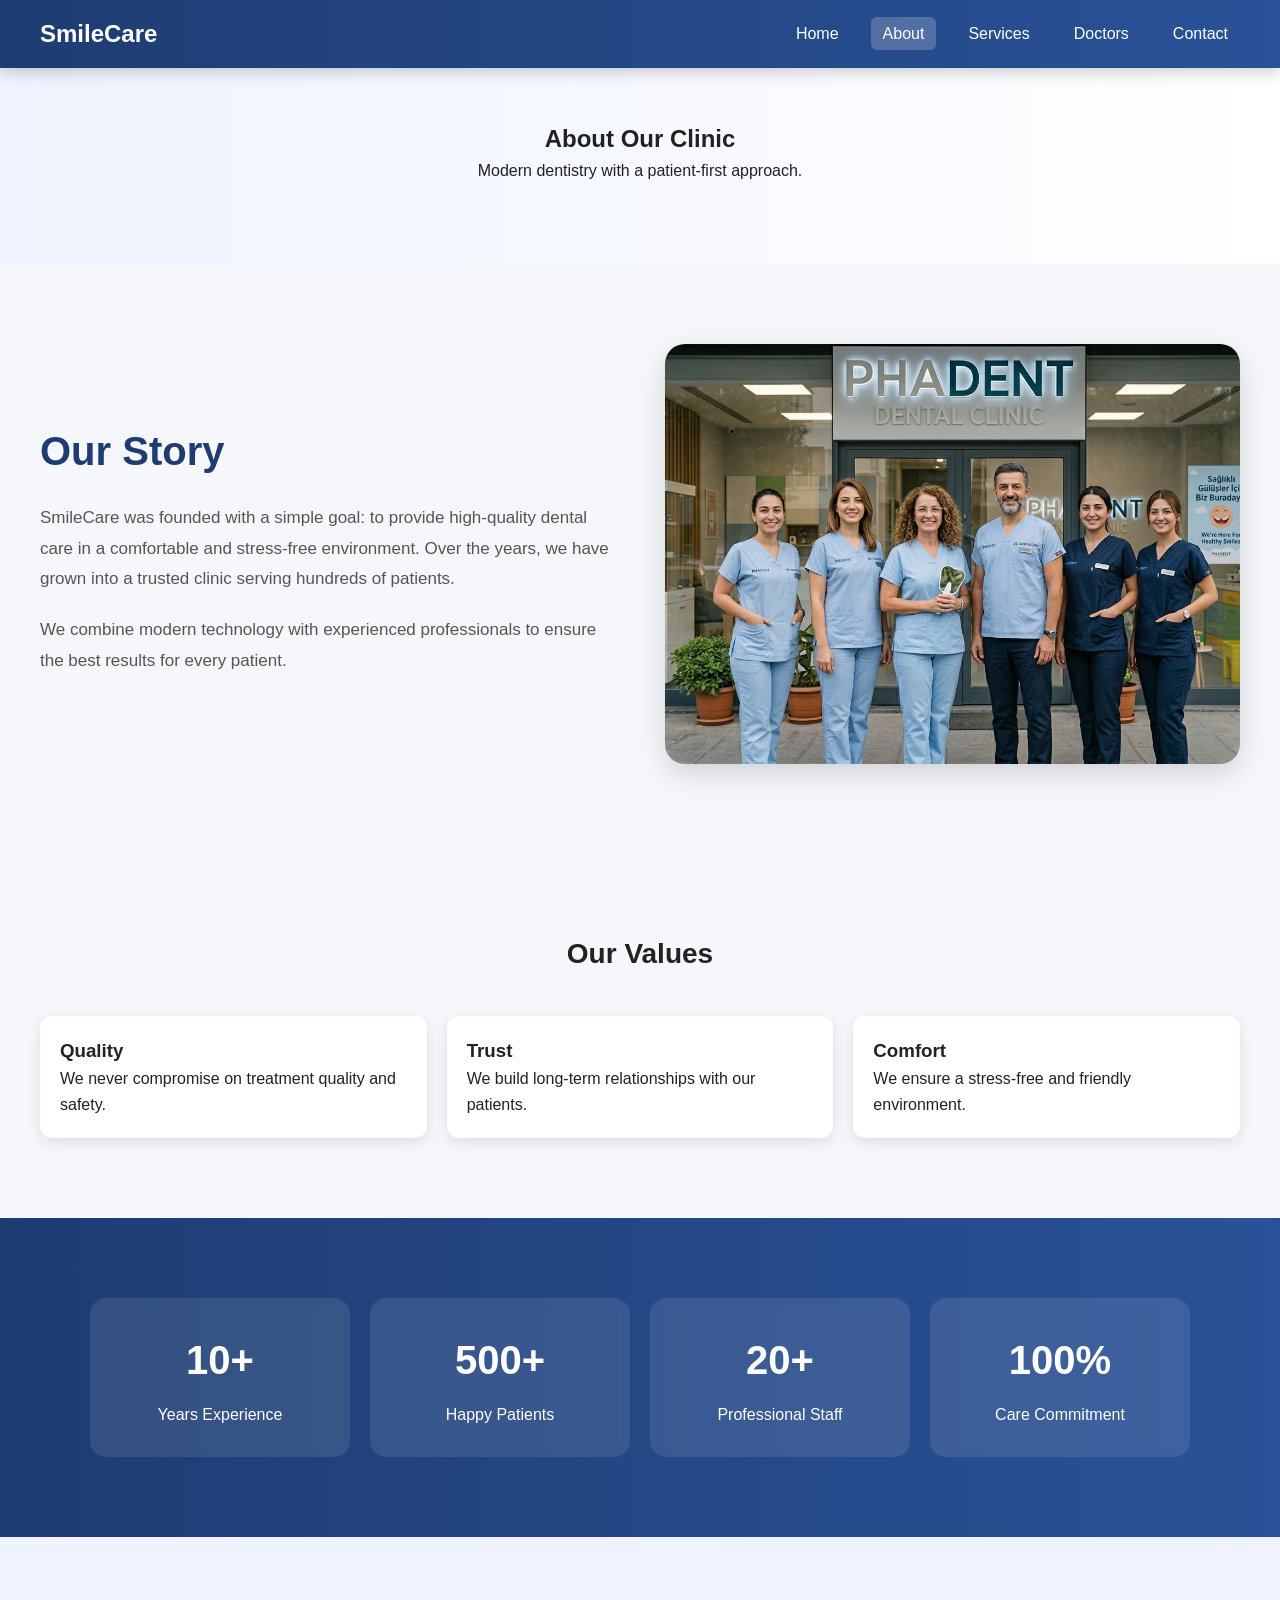
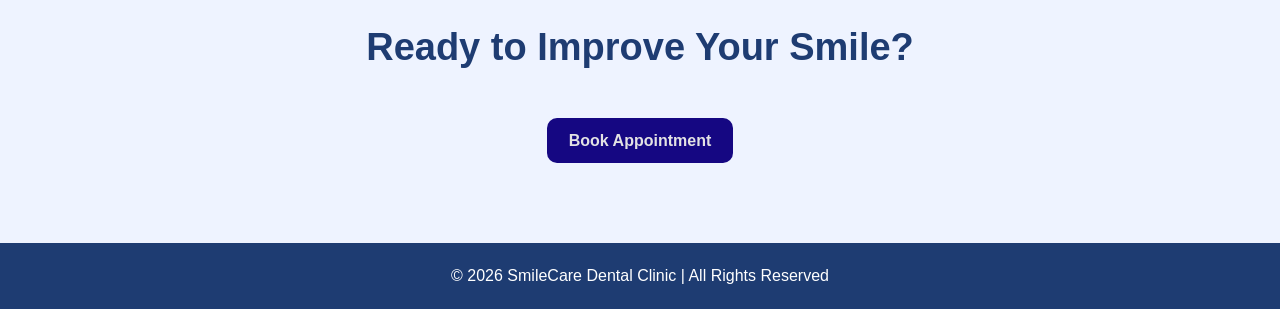
==== about.html @ df33c520 "first commit" ====
<!DOCTYPE html>
<html lang="en">

<head>
    <meta charset="UTF-8">
    <meta name="viewport" content="width=device-width, initial-scale=1.0">
    <title>About - SmileCare</title>

    <link rel="stylesheet" href="css/style.css">
</head>

<body>

    <!-- HEADER -->
    <header class="header">

        <div class="logo">
            <h1>SmileCare</h1>
        </div>

        <nav class="navbar">
            <ul class="nav-links">
                <li><a href="index.html">Home</a></li>
                <li><a href="about.html" class="active">About</a></li>
                <li><a href="services.html">Services</a></li>
                <li><a href="doctors.html">Doctors</a></li>
                <li><a href="contact.html">Contact</a></li>
            </ul>
        </nav>

    </header>

    <main>

        <!-- ABOUT HERO -->
        <section class="page-hero">

            <h2>About Our Clinic</h2>

            <p>
                Modern dentistry with a patient-first approach.
            </p>

        </section>

        <!-- STORY SECTION -->
        <section class="about-section">

            <div class="about-grid">

                <div class="about-text">

                    <h2>Our Story</h2>

                    <p>
                        SmileCare was founded with a simple goal: to provide high-quality dental care
                        in a comfortable and stress-free environment. Over the years, we have grown
                        into a trusted clinic serving hundreds of patients.
                    </p>

                    <p>
                        We combine modern technology with experienced professionals to ensure
                        the best results for every patient.
                    </p>

                </div>

                <div class="about-image">
                    <img src="images/aboutUs.jpeg" alt="Dental Clinic">
                </div>

            </div>

        </section>

        <!-- VALUES SECTION -->
        <section class="values">

            <h2 class="section-title">Our Values</h2>

            <div class="value-cards">

                <article class="value-card">

                    <h3>Quality</h3>
                    <p>We never compromise on treatment quality and safety.</p>

                </article>

                <article class="value-card">

                    <h3>Trust</h3>
                    <p>We build long-term relationships with our patients.</p>

                </article>

                <article class="value-card">

                    <h3>Comfort</h3>
                    <p>We ensure a stress-free and friendly environment.</p>

                </article>

            </div>

        </section>

        <!-- STATS SECTION -->
        <section class="stats">

            <div class="stats-grid">

                <div class="stat-box">
                    <h3>10+</h3>
                    <p>Years Experience</p>
                </div>

                <div class="stat-box">
                    <h3>500+</h3>
                    <p>Happy Patients</p>
                </div>

                <div class="stat-box">
                    <h3>20+</h3>
                    <p>Professional Staff</p>
                </div>

                <div class="stat-box">
                    <h3>100%</h3>
                    <p>Care Commitment</p>
                </div>

            </div>

        </section>

        <!-- CALL TO ACTION -->
        <section class="cta">

            <h2>Ready to Improve Your Smile?</h2>

            <a href="contact.html" class="btn">
                Book Appointment
            </a>

        </section>

    </main>

    <!-- FOOTER -->
    <footer class="footer">
        <p>© 2026 SmileCare Dental Clinic | All Rights Reserved</p>
    </footer>

</body>

</html>
---- css/style.css ----
/* RESET */
* {
    margin: 0;
    padding: 0;
    box-sizing: border-box;
    font-family: Arial, sans-serif;
}

body {
    background: #f5f7fb;
    color: #222;
    line-height: 1.6;
}

/* ================= HEADER ================= */

.header {
    position: fixed;
    top: 0;
    left: 0;
    width: 100%;
    background: linear-gradient(90deg, #1e3c72, #2a5298);
    display: flex;
    justify-content: space-between;
    align-items: center;
    padding: 15px 40px;
    z-index: 1000;
    box-shadow: 0 4px 15px rgba(0, 0, 0, 0.2);
}

.logo h1 {
    color: white;
    font-size: 24px;
}

.nav-links {
    list-style: none;
    display: flex;
    gap: 20px;
}

.nav-links a {
    color: white;
    text-decoration: none;
    padding: 8px 12px;
    border-radius: 6px;
    transition: 0.3s;
}

.nav-links a:hover,
.nav-links a.active {
    background: rgba(255, 255, 255, 0.2);
}

/* ================= HERO ================= */

.hero {
    height: 100vh;
    width: 100%;

    background-image: url("../images/PhadentDentalClinicPhoto.jpeg");
    background-size: cover;
    background-position: center;
    background-repeat: no-repeat;

    display: flex;
    justify-content: center;
    align-items: center;

    position: relative;
    color: white;
}

/* DARK OVERLAY  */
.hero::before {
    content: "";
    position: absolute;
    top: 0;
    left: 0;

    width: 100%;
    height: 100%;

    background: rgba(0, 0, 0, 0.55);
}


.hero-content {
    position: relative;
    text-align: center;
    z-index: 2;

    animation: fadeUp 1s ease-in-out;
}

.hero h2 {
    font-size: 50px;
    font-weight: bold;
    text-shadow: 0 5px 20px rgba(16, 6, 133, 0.5);
}

.hero p {
    margin-top: 10px;
    font-size: 18px;
    max-width: 600px;
    margin-left: auto;
    margin-right: auto;
}

/* BUTTON */
.btn {
    margin-top: 20px;
    padding: 10px 22px;
    border-radius: 10px;
    background: #150782;
    color: #e3e2e4;
    font-weight: bold;
    transition: 0.3s;

    text-decoration: none;
    display: inline-block;
}

.btn:hover {
    transform: scale(1.08);
    box-shadow: 0 10px 25px rgba(0, 0, 0, 0.3);
}

.btn-secondary {
    background: #1812c2;
    color: white;

    text-decoration: none;
}

.btn-secondary:hover {
    opacity: 0.8;
}

/* ================= SECTIONS ================= */

section {
    padding: 80px 40px;
}

.section-title {
    text-align: center;
    margin-bottom: 40px;
    font-size: 28px;
}

/* ================= GRID CARDS ================= */

.service-cards,

.value-cards {
    display: grid;
    grid-template-columns: repeat(auto-fit, minmax(250px, 1fr));
    gap: 20px;
}

.card,
.doctor-card,
.service-card,
.value-card {
    background: white;
    padding: 20px;
    border-radius: 12px;
    box-shadow: 0 5px 15px rgba(0, 0, 0, 0.1);
    transition: 0.3s;
}

.card:hover,
.doctor-card:hover,
.service-card:hover,
.value-card:hover {
    transform: translateY(-5px);
}

/* ================= ABOUT ================= */

.about-preview {
    background: #eef3ff;
    display: flex;
    justify-content: center;
    text-align: center;
}

/* ================= FORM ================= */

form {
    max-width: 600px;
    margin: auto;
    background: white;
    padding: 20px;
    border-radius: 12px;
    box-shadow: 0 5px 20px rgba(0, 0, 0, 0.1);
}

label {
    display: block;
    margin-top: 10px;
    font-weight: bold;
}

input,
textarea {
    width: 100%;
    padding: 10px;
    margin-top: 5px;
    border: 1px solid #ccc;
    border-radius: 8px;
    outline: none;
    transition: 0.3s;
}

input:focus,
textarea:focus {
    border-color: #1e3c72;
    box-shadow: 0 0 5px rgba(30, 60, 114, 0.3);
}

/* ================= FOOTER ================= */

.footer {
    text-align: center;
    padding: 20px;
    background: #1e3c72;
    color: white;
}

/* ================= HERO PAGES ================= */

.page-hero {
    padding-top: 120px;
    text-align: center;
    background: linear-gradient(90deg, #eef3ff, #ffffff);
}

/* ================= ANIMATION ================= */

@keyframes fadeUp {
    from {
        opacity: 0;
        transform: translateY(30px);
    }

    to {
        opacity: 1;
        transform: translateY(0);
    }
}

/* ================= RESPONSIVE ================= */

@media (max-width: 768px) {

    .header {
        flex-direction: column;
        text-align: center;
    }

    .nav-links {
        flex-direction: column;
        gap: 10px;
        margin-top: 10px;
    }

    .hero h2 {
        font-size: 28px;
    }

    section {
        padding: 50px 20px;
    }
}


/* burger animation */
.burger {
    display: none;
    font-size: 28px;
    color: white;
    cursor: pointer;
    transition: 0.3s;
}

.burger.open {
    transform: rotate(90deg);
}

/* MOBILE MENU - smooth slide */
@media (max-width: 768px) {

    .burger {
        display: block;
    }

    .navbar {
        position: absolute;
        top: 70px;
        left: 0;
        width: 100%;
        background: linear-gradient(90deg, #1e3c72, #2a5298);

        display: flex;
        flex-direction: column;

        max-height: 0;
        overflow: hidden;

        transition: max-height 0.4s ease;
    }

    .navbar.active {
        max-height: 300px;
    }

    .nav-links {
        flex-direction: column;
        gap: 10px;
        padding: 10px 0;
    }
}

.doctor-grid {
    display: grid;
    grid-template-columns: repeat(3, 1fr);
    gap: 20px;
    max-width: 1000px;
    margin: 0 auto;
    padding: 40px;
}

.doctor-card {
    background: #fff;
    border-radius: 12px;
    overflow: hidden;
    text-align: center;
    box-shadow: 0 5px 15px rgba(0, 0, 0, 0.1);
    transition: 0.3s;
}

.doctor-card:hover {
    transform: translateY(-5px);
}

.doctor-card img {
    width: 100%;
    height: 150px;
    object-fit: cover;
    display: block;
}

.doctor-card h3 {
    margin-top: 10px;
    font-size: 18px;
}

.doctor-card p {
    margin: 5px 0;
    font-size: 14px;
    color: #555;
}

/* CONTACT SECTION */
.contact-section {
    display: flex;
    justify-content: center;
    align-items: stretch;
    gap: 30px;
    flex-wrap: wrap;
    padding: 60px 40px;
}

/* LEFT INFO */
.contact-info {
    flex: 1;
    min-width: 280px;
    max-width: 400px;

    background: linear-gradient(135deg, #1e3c72, #2a5298);
    color: white;

    padding: 30px;
    border-radius: 20px;

    box-shadow: 0 10px 30px rgba(0, 0, 0, 0.15);

    transition: 0.3s;
}

.contact-info:hover {
    transform: translateY(-5px);
}

.contact-info h3 {
    margin-bottom: 20px;
    font-size: 28px;
}

.contact-info p {
    margin-bottom: 15px;
    font-size: 16px;
}

/* FORM */
.contact-form {
    flex: 1;
    min-width: 320px;
    max-width: 550px;

    background: rgba(255, 255, 255, 0.8);
    backdrop-filter: blur(10px);

    padding: 30px;
    border-radius: 20px;

    box-shadow: 0 10px 30px rgba(0, 0, 0, 0.1);
}

/* FIELDSET */
.contact-form fieldset {
    border: none;
}

/* LEGEND */
.contact-form legend {
    font-size: 26px;
    font-weight: bold;
    margin-bottom: 20px;
    color: #1e3c72;
}

/* INPUTS */
.contact-form input,
.contact-form textarea {
    width: 100%;
    padding: 14px;
    margin-top: 8px;
    margin-bottom: 18px;

    border: 1px solid #d0d7e2;
    border-radius: 12px;

    background: #f9fbff;

    transition: 0.3s;
}

.contact-form input:focus,
.contact-form textarea:focus {
    border-color: #2a5298;
    box-shadow: 0 0 10px rgba(42, 82, 152, 0.2);
    outline: none;
}

/* BUTTON */
.contact-form button {
    width: 100%;
    padding: 14px;

    border: none;
    border-radius: 12px;

    background: linear-gradient(90deg, #1e3c72, #2a5298);
    color: white;

    font-size: 16px;
    font-weight: bold;

    cursor: pointer;
    transition: 0.3s;
}

.contact-form button:hover {
    transform: scale(1.03);
    box-shadow: 0 8px 20px rgba(0, 0, 0, 0.2);
}

/* ABOUT SECTION */
.about-grid {
    display: grid;
    grid-template-columns: 1fr 1fr;
    gap: 50px;
    align-items: center;

    max-width: 1200px;
    margin: 0 auto;
}

.about-text h2 {
    font-size: 40px;
    color: #1e3c72;
    margin-bottom: 20px;
}

.about-text p {
    margin-bottom: 20px;
    color: #555;
    font-size: 17px;
    line-height: 1.8;
}

/* IMAGE */
.about-image img {
    width: 100%;
    height: 420px;
    object-fit: cover;

    border-radius: 20px;

    box-shadow: 0 10px 30px rgba(0, 0, 0, 0.15);

    transition: 0.4s;
}

.about-image img:hover {
    transform: scale(1.02);
}

/* STATS */
.stats {
    background: linear-gradient(90deg, #1e3c72, #2a5298);
    color: white;
}

.stats-grid {
    display: grid;
    grid-template-columns: repeat(4, 1fr);
    gap: 20px;

    max-width: 1100px;
    margin: 0 auto;
    text-align: center;
}

.stat-box {
    background: rgba(255, 255, 255, 0.1);
    padding: 30px;
    border-radius: 16px;

    backdrop-filter: blur(5px);

    transition: 0.3s;
}

.stat-box:hover {
    transform: translateY(-5px);
}

.stat-box h3 {
    font-size: 40px;
    margin-bottom: 10px;
}

/* CTA */
.cta {
    text-align: center;
    background: #eef3ff;
}

.cta h2 {
    font-size: 38px;
    margin-bottom: 20px;
    color: #1e3c72;
}
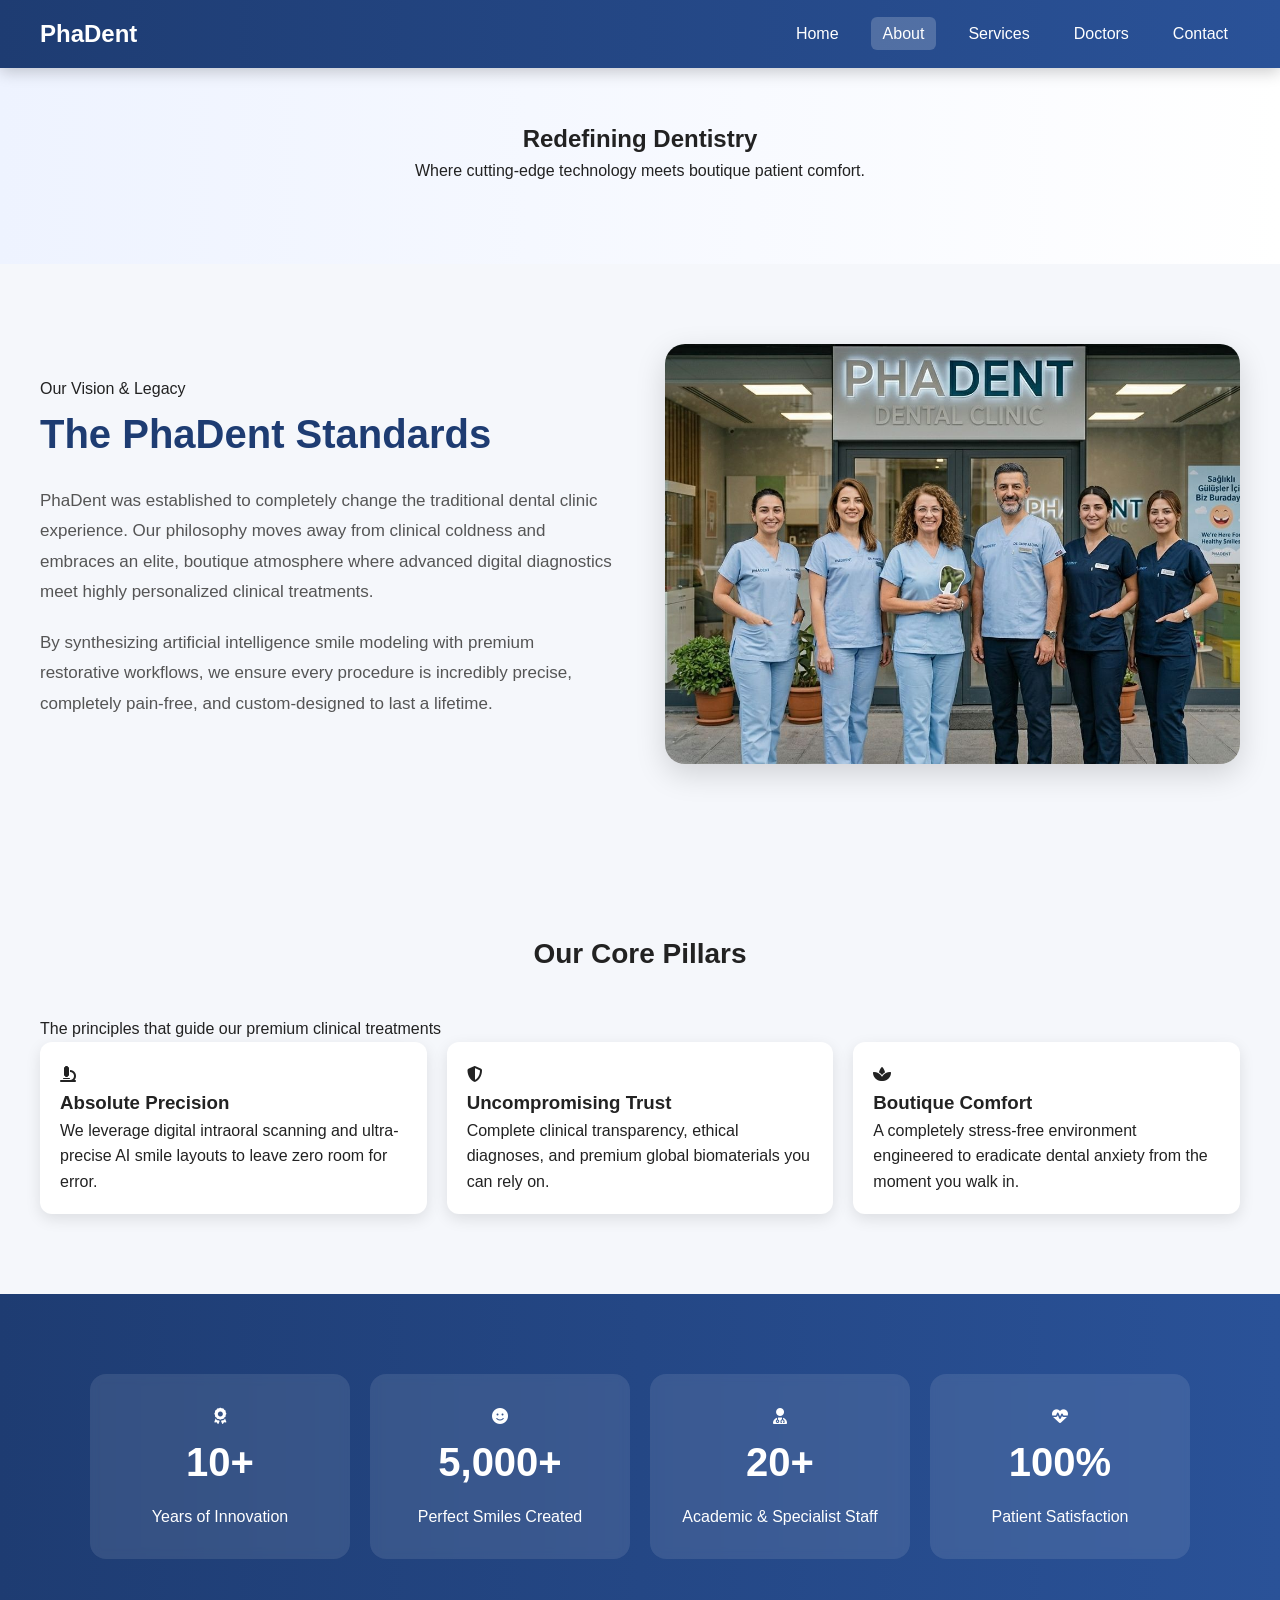
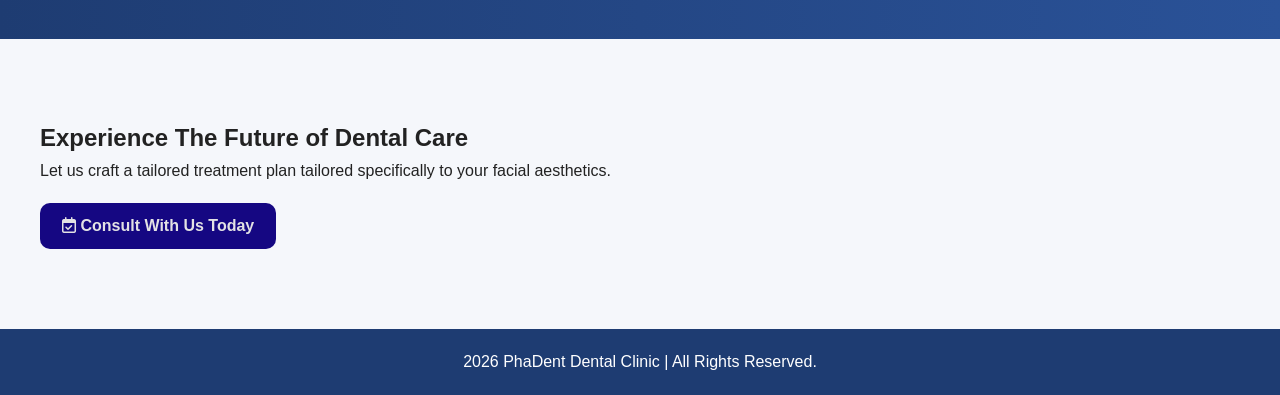
==== commit dea91261: "website updates" ====
--- a/about.html
+++ b/about.html
@@ -4,8 +4,12 @@
 <head>
     <meta charset="UTF-8">
     <meta name="viewport" content="width=device-width, initial-scale=1.0">
-    <title>About - SmileCare</title>
+    <title>About Us | PhaDent Dental Clinic</title>
 
+    <!-- FontAwesome Icons (For values and interactive elements) -->
+    <link rel="stylesheet" href="https://cdnjs.cloudflare.com/ajax/libs/font-awesome/6.4.0/css/all.min.css">
+
+    <!-- Common CSS File -->
     <link rel="stylesheet" href="css/style.css">
 </head>
 
@@ -13,9 +17,8 @@
 
     <!-- HEADER -->
     <header class="header">
-
         <div class="logo">
-            <h1>SmileCare</h1>
+            <h1>Pha<span>Dent</span></h1>
         </div>
 
         <nav class="navbar">
@@ -27,129 +30,124 @@
                 <li><a href="contact.html">Contact</a></li>
             </ul>
         </nav>
-
     </header>
 
     <main>
 
         <!-- ABOUT HERO -->
-        <section class="page-hero">
-
-            <h2>About Our Clinic</h2>
-
-            <p>
-                Modern dentistry with a patient-first approach.
-            </p>
-
+        <section class="page-hero about-hero-bg">
+            <div class="hero-overlay"></div>
+            <div class="page-hero-content">
+                <h2>Redefining Dentistry</h2>
+                <p>Where cutting-edge technology meets boutique patient comfort.</p>
+            </div>
         </section>
 
         <!-- STORY SECTION -->
         <section class="about-section">
-
             <div class="about-grid">
 
                 <div class="about-text">
-
-                    <h2>Our Story</h2>
-
+                    <span class="section-tagline">Our Vision & Legacy</span>
+                    <h2>The PhaDent Standards</h2>
                     <p>
-                        SmileCare was founded with a simple goal: to provide high-quality dental care
-                        in a comfortable and stress-free environment. Over the years, we have grown
-                        into a trusted clinic serving hundreds of patients.
+                        PhaDent was established to completely change the traditional dental clinic experience.
+                        Our philosophy moves away from clinical coldness and embraces an elite, boutique atmosphere
+                        where advanced digital diagnostics meet highly personalized clinical treatments.
                     </p>
-
                     <p>
-                        We combine modern technology with experienced professionals to ensure
-                        the best results for every patient.
+                        By synthesizing artificial intelligence smile modeling with premium restorative workflows,
+                        we ensure every procedure is incredibly precise, completely pain-free, and custom-designed
+                        to last a lifetime.
                     </p>
-
                 </div>
 
                 <div class="about-image">
-                    <img src="images/aboutUs.jpeg" alt="Dental Clinic">
+                    <!-- Path remains clean; you can paste your premium clinic photo here -->
+                    <img src="images/aboutUs.jpeg" alt="PhaDent Modern Clinical Environment">
                 </div>
 
             </div>
-
         </section>
 
         <!-- VALUES SECTION -->
         <section class="values">
-
-            <h2 class="section-title">Our Values</h2>
+            <h2 class="section-title">Our Core Pillars</h2>
+            <p class="section-subtitle">The principles that guide our premium clinical treatments</p>
 
             <div class="value-cards">
 
                 <article class="value-card">
-
-                    <h3>Quality</h3>
-                    <p>We never compromise on treatment quality and safety.</p>
-
+                    <div class="value-icon"><i class="fa-solid fa-microscope"></i></div>
+                    <h3>Absolute Precision</h3>
+                    <p>We leverage digital intraoral scanning and ultra-precise AI smile layouts to leave zero room for
+                        error.</p>
                 </article>
 
                 <article class="value-card">
-
-                    <h3>Trust</h3>
-                    <p>We build long-term relationships with our patients.</p>
-
+                    <div class="value-icon"><i class="fa-solid fa-shield-halved"></i></div>
+                    <h3>Uncompromising Trust</h3>
+                    <p>Complete clinical transparency, ethical diagnoses, and premium global biomaterials you can rely
+                        on.</p>
                 </article>
 
                 <article class="value-card">
-
-                    <h3>Comfort</h3>
-                    <p>We ensure a stress-free and friendly environment.</p>
-
+                    <div class="value-icon"><i class="fa-solid fa-spa"></i></div>
+                    <h3>Boutique Comfort</h3>
+                    <p>A completely stress-free environment engineered to eradicate dental anxiety from the moment you
+                        walk in.</p>
                 </article>
 
             </div>
-
         </section>
 
         <!-- STATS SECTION -->
         <section class="stats">
-
             <div class="stats-grid">
 
                 <div class="stat-box">
+                    <div class="stat-icon"><i class="fa-solid fa-award"></i></div>
                     <h3>10+</h3>
-                    <p>Years Experience</p>
+                    <p>Years of Innovation</p>
                 </div>
 
                 <div class="stat-box">
-                    <h3>500+</h3>
-                    <p>Happy Patients</p>
+                    <div class="stat-icon"><i class="fa-solid fa-face-smile"></i></div>
+                    <h3>5,000+</h3>
+                    <p>Perfect Smiles Created</p>
                 </div>
 
                 <div class="stat-box">
+                    <div class="stat-icon"><i class="fa-solid fa-user-doctor"></i></div>
                     <h3>20+</h3>
-                    <p>Professional Staff</p>
+                    <p>Academic & Specialist Staff</p>
                 </div>
 
                 <div class="stat-box">
+                    <div class="stat-icon"><i class="fa-solid fa-heart-pulse"></i></div>
                     <h3>100%</h3>
-                    <p>Care Commitment</p>
+                    <p>Patient Satisfaction</p>
                 </div>
 
             </div>
-
         </section>
 
         <!-- CALL TO ACTION -->
-        <section class="cta">
-
-            <h2>Ready to Improve Your Smile?</h2>
-
-            <a href="contact.html" class="btn">
-                Book Appointment
-            </a>
-
+        <section class="cta-banner">
+            <div class="cta-banner-content">
+                <h2>Experience The Future of Dental Care</h2>
+                <p>Let us craft a tailored treatment plan tailored specifically to your facial aesthetics.</p>
+                <a href="contact.html" class="btn btn-primary">
+                    <i class="fa-regular fa-calendar-check"></i> Consult With Us Today
+                </a>
+            </div>
         </section>
 
     </main>
 
     <!-- FOOTER -->
     <footer class="footer">
-        <p>© 2026 SmileCare Dental Clinic | All Rights Reserved</p>
+        <p> 2026 PhaDent Dental Clinic | All Rights Reserved.</p>
     </footer>
 
 </body>
--- a/css/style.css
+++ b/css/style.css
@@ -564,4 +564,317 @@
     font-size: 38px;
     margin-bottom: 20px;
     color: #1e3c72;
+}
+
+/* ================= SERVICES PAGE ================= */
+
+.service-section {
+    padding: 80px 40px;
+}
+
+.service-content {
+    display: flex;
+    align-items: center;
+    justify-content: center;
+    gap: 60px;
+
+    max-width: 1200px;
+    margin: 0 auto;
+}
+
+.service-content.reverse {
+    flex-direction: row-reverse;
+}
+
+/* TEXT SIDE */
+
+.service-text {
+    flex: 1;
+}
+
+.service-text h2 {
+    font-size: 40px;
+    color: #1e3c72;
+    margin-bottom: 20px;
+}
+
+.service-text p {
+    font-size: 17px;
+    color: #555;
+    line-height: 1.8;
+}
+
+/* IMAGE SIDE */
+
+.service-image {
+    flex: 1;
+}
+
+.service-image img {
+    width: 100%;
+    height: 350px;
+
+    object-fit: cover;
+
+    border-radius: 20px;
+
+    box-shadow: 0 10px 30px rgba(0, 0, 0, 0.15);
+
+    transition: 0.4s;
+}
+
+.service-image img:hover {
+    transform: scale(1.03);
+}
+
+/* MOBILE RESPONSIVE */
+
+@media (max-width: 768px) {
+
+    .service-content,
+    .service-content.reverse {
+        flex-direction: column;
+    }
+
+    .service-text h2 {
+        font-size: 30px;
+    }
+
+    .service-image img {
+        height: 250px;
+    }
+}
+
+/* ================= NEW SERVICES DESIGN ================= */
+
+.service-stats {
+    display: grid;
+    grid-template-columns: repeat(4, 1fr);
+    gap: 25px;
+    max-width: 1200px;
+    margin: 40px auto;
+    padding: 0 40px;
+}
+
+.stat-card {
+    background: rgb(25, 2, 76);
+    padding: 35px;
+    text-align: center;
+
+    border-radius: 20px;
+
+    box-shadow: 0 10px 25px rgba(0, 0, 0, 0.08);
+
+    transition: 0.3s;
+}
+
+.stat-card:hover {
+    transform: translateY(-8px);
+}
+
+.stat-card h3 {
+    font-size: 40px;
+    color: #1e3c72;
+    margin-bottom: 10px;
+}
+
+.stat-card p {
+    color: #666;
+}
+
+.service-tag {
+    display: inline-block;
+
+    padding: 8px 16px;
+
+    background: rgba(42, 82, 152, 0.1);
+    color: #2a5298;
+
+    border-radius: 30px;
+
+    font-size: 14px;
+    font-weight: bold;
+
+    margin-bottom: 15px;
+}
+
+.service-features {
+    list-style: none;
+    margin-top: 25px;
+}
+
+.service-features li {
+    margin-bottom: 12px;
+    font-size: 16px;
+    color: #444;
+}
+
+.service-section:nth-of-type(even) {
+    background: #f9fbff;
+}
+
+.service-text .btn {
+    margin-top: 25px;
+}
+
+.service-image img {
+    height: 420px;
+}
+
+.service-cta {
+    text-align: center;
+
+    background: linear-gradient(135deg, #1e3c72, #2a5298);
+
+    color: white;
+
+    border-radius: 25px;
+
+    max-width: 1200px;
+    margin: 80px auto;
+
+    padding: 80px 40px;
+}
+
+.service-cta h2 {
+    font-size: 42px;
+    margin-bottom: 20px;
+}
+
+.service-cta p {
+    max-width: 700px;
+    margin: 0 auto 30px;
+    font-size: 18px;
+}
+
+.service-cta .btn {
+    background: rgb(234, 233, 233);
+    color: #1e3c72;
+}
+
+.service-cta .btn:hover {
+    transform: scale(1.08);
+}
+
+@media (max-width: 768px) {
+
+    .service-stats {
+        grid-template-columns: 1fr;
+        padding: 0 20px;
+    }
+
+    .service-image img {
+        height: 260px;
+    }
+
+    .service-cta h2 {
+        font-size: 30px;
+    }
+}
+
+
+/* ================= TESTIMONIALS ================= */
+
+.testimonial-grid {
+    display: grid;
+    grid-template-columns: repeat(3, 1fr);
+    gap: 25px;
+    max-width: 1200px;
+    margin: 0 auto;
+}
+
+.testimonial-card {
+    background: white;
+    padding: 30px;
+    border-radius: 20px;
+
+    box-shadow: 0 10px 25px rgba(0, 0, 0, 0.08);
+
+    transition: 0.3s;
+}
+
+.testimonial-card:hover {
+    transform: translateY(-8px);
+}
+
+.testimonial-card h4 {
+    color: #f7b500;
+    margin-top: 15px;
+}
+
+.testimonial-card span {
+    color: #666;
+    font-weight: bold;
+}
+
+/* ================= GALLERY ================= */
+
+.gallery-preview {
+    background: #eef3ff;
+}
+
+.gallery-grid {
+    display: grid;
+    grid-template-columns: repeat(4, 1fr);
+    gap: 20px;
+
+    max-width: 1200px;
+    margin: 0 auto;
+}
+
+.gallery-grid img {
+    width: 100%;
+    height: 250px;
+
+    object-fit: cover;
+
+    border-radius: 16px;
+
+    transition: 0.3s;
+}
+
+.gallery-grid img:hover {
+    transform: scale(1.05);
+}
+
+/* ================= CTA ================= */
+
+.home-cta {
+    background: linear-gradient(135deg, #1e3c72, #2a5298);
+
+    color: white;
+
+    text-align: center;
+
+    max-width: 1200px;
+    margin: 80px auto;
+
+    border-radius: 25px;
+
+    padding: 80px 40px;
+}
+
+.home-cta h2 {
+    font-size: 42px;
+    margin-bottom: 20px;
+}
+
+.home-cta p {
+    max-width: 700px;
+    margin: 0 auto 30px;
+}
+
+/* ================= MOBILE ================= */
+
+@media (max-width:768px) {
+
+    .testimonial-grid,
+    .gallery-grid {
+        grid-template-columns: 1fr;
+    }
+
+    .home-cta h2 {
+        font-size: 30px;
+    }
+
 }
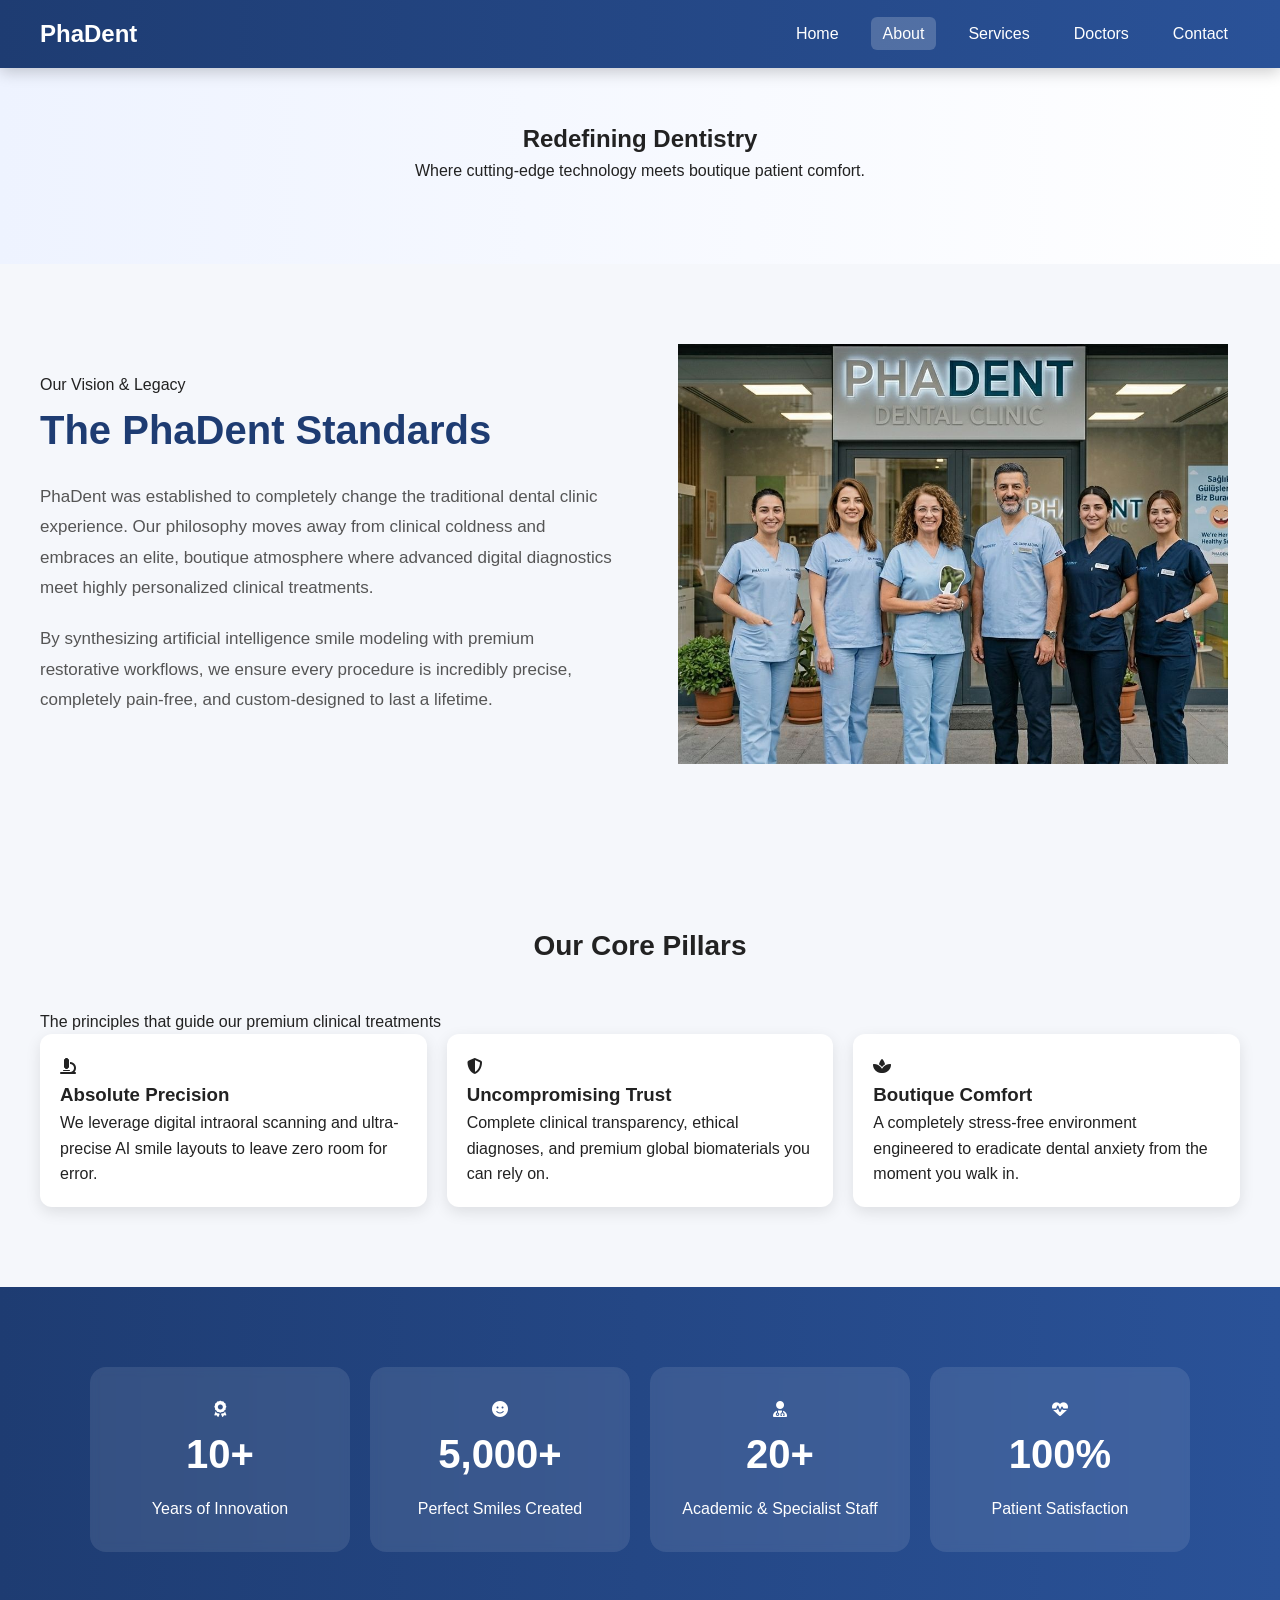
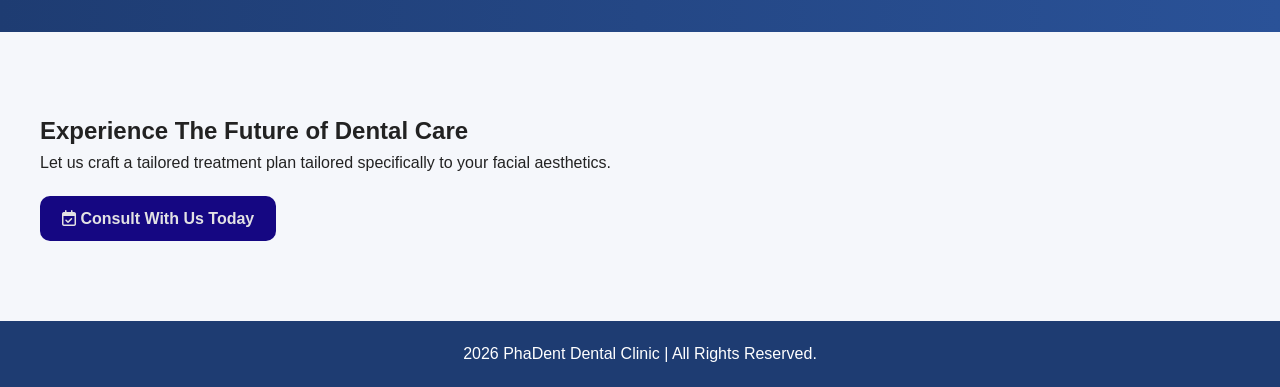
==== commit 56003c89: "latest updates" ====
--- a/about.html
+++ b/about.html
@@ -150,6 +150,8 @@
         <p> 2026 PhaDent Dental Clinic | All Rights Reserved.</p>
     </footer>
 
+    <script src="js/script.js"></script>
+
 </body>
 
 </html>
--- a/css/style.css
+++ b/css/style.css
@@ -503,16 +503,17 @@
 }
 
 /* IMAGE */
+.about-image {
+    width: 100%;
+}
+
 .about-image img {
     width: 100%;
+    max-width: 550px;
     height: 420px;
     object-fit: cover;
-
-    border-radius: 20px;
-
-    box-shadow: 0 10px 30px rgba(0, 0, 0, 0.15);
-
-    transition: 0.4s;
+    display: block;
+    margin: 0 auto;
 }
 
 .about-image img:hover {
@@ -877,4 +878,137 @@
         font-size: 30px;
     }
 
+}
+
+.before-after-container {
+    display: flex;
+    justify-content: center;
+    align-items: center;
+    gap: 20px;
+
+    max-width: 1000px;
+    margin: 0 auto;
+}
+
+.img-container {
+    width: 50%;
+}
+
+.img-container img {
+    width: 100%;
+    height: 250px;
+    object-fit: cover;
+
+    border-radius: 15px;
+}
+
+.doctor-container {
+    display: flex;
+    justify-content: center;
+    gap: 25px;
+    flex-wrap: wrap;
+
+    max-width: 1100px;
+    margin: 0 auto;
+}
+
+.doctor-card {
+    width: 280px;
+
+    background: white;
+    border-radius: 20px;
+
+    overflow: hidden;
+
+    text-align: center;
+
+    box-shadow: 0 10px 25px rgba(0, 0, 0, 0.1);
+
+    transition: 0.3s;
+}
+
+.doctor-card:hover {
+    transform: translateY(-8px);
+}
+
+.doctor-img img {
+    width: 100%;
+    height: 220px;
+
+    object-fit: cover;
+
+    display: block;
+}
+
+.doctor-card h3 {
+    margin-top: 15px;
+    font-size: 22px;
+    color: #1e3c72;
+}
+
+.specialty {
+    color: #666;
+    margin: 10px 0 20px;
+}
+
+.about-image video {
+    width: 70%;
+    max-width: 00px;
+    height: auto;
+    display: block;
+    margin: 0 auto;
+    border-radius: 12px;
+}
+
+.why-card {
+    background: linear-gradient(135deg, #052443, #00bcd4);
+    color: white;
+    padding: 40px;
+    border-radius: 16px;
+    max-width: 800px;
+    margin: 60px auto;
+    box-shadow: 0 10px 30px rgba(0, 0, 0, 0.15);
+}
+
+.why-card h2 {
+    font-size: 28px;
+    margin-bottom: 15px;
+}
+
+.why-card p {
+    font-size: 16px;
+    line-height: 1.6;
+    opacity: 0.95;
+}
+
+/* ABOUT PAGE MOBILE FIX */
+
+@media screen and (max-width: 768px) {
+
+    .about-grid {
+        display: flex;
+        flex-direction: column;
+        gap: 25px;
+    }
+
+    .about-image {
+        width: 100%;
+    }
+
+    .about-image img {
+        width: 100%;
+        height: 250px;
+        object-fit: cover;
+        border-radius: 15px;
+        display: block;
+    }
+
+    .about-text {
+        width: 100%;
+    }
+
+    .stats-grid {
+        grid-template-columns: 1fr;
+    }
+
 }
